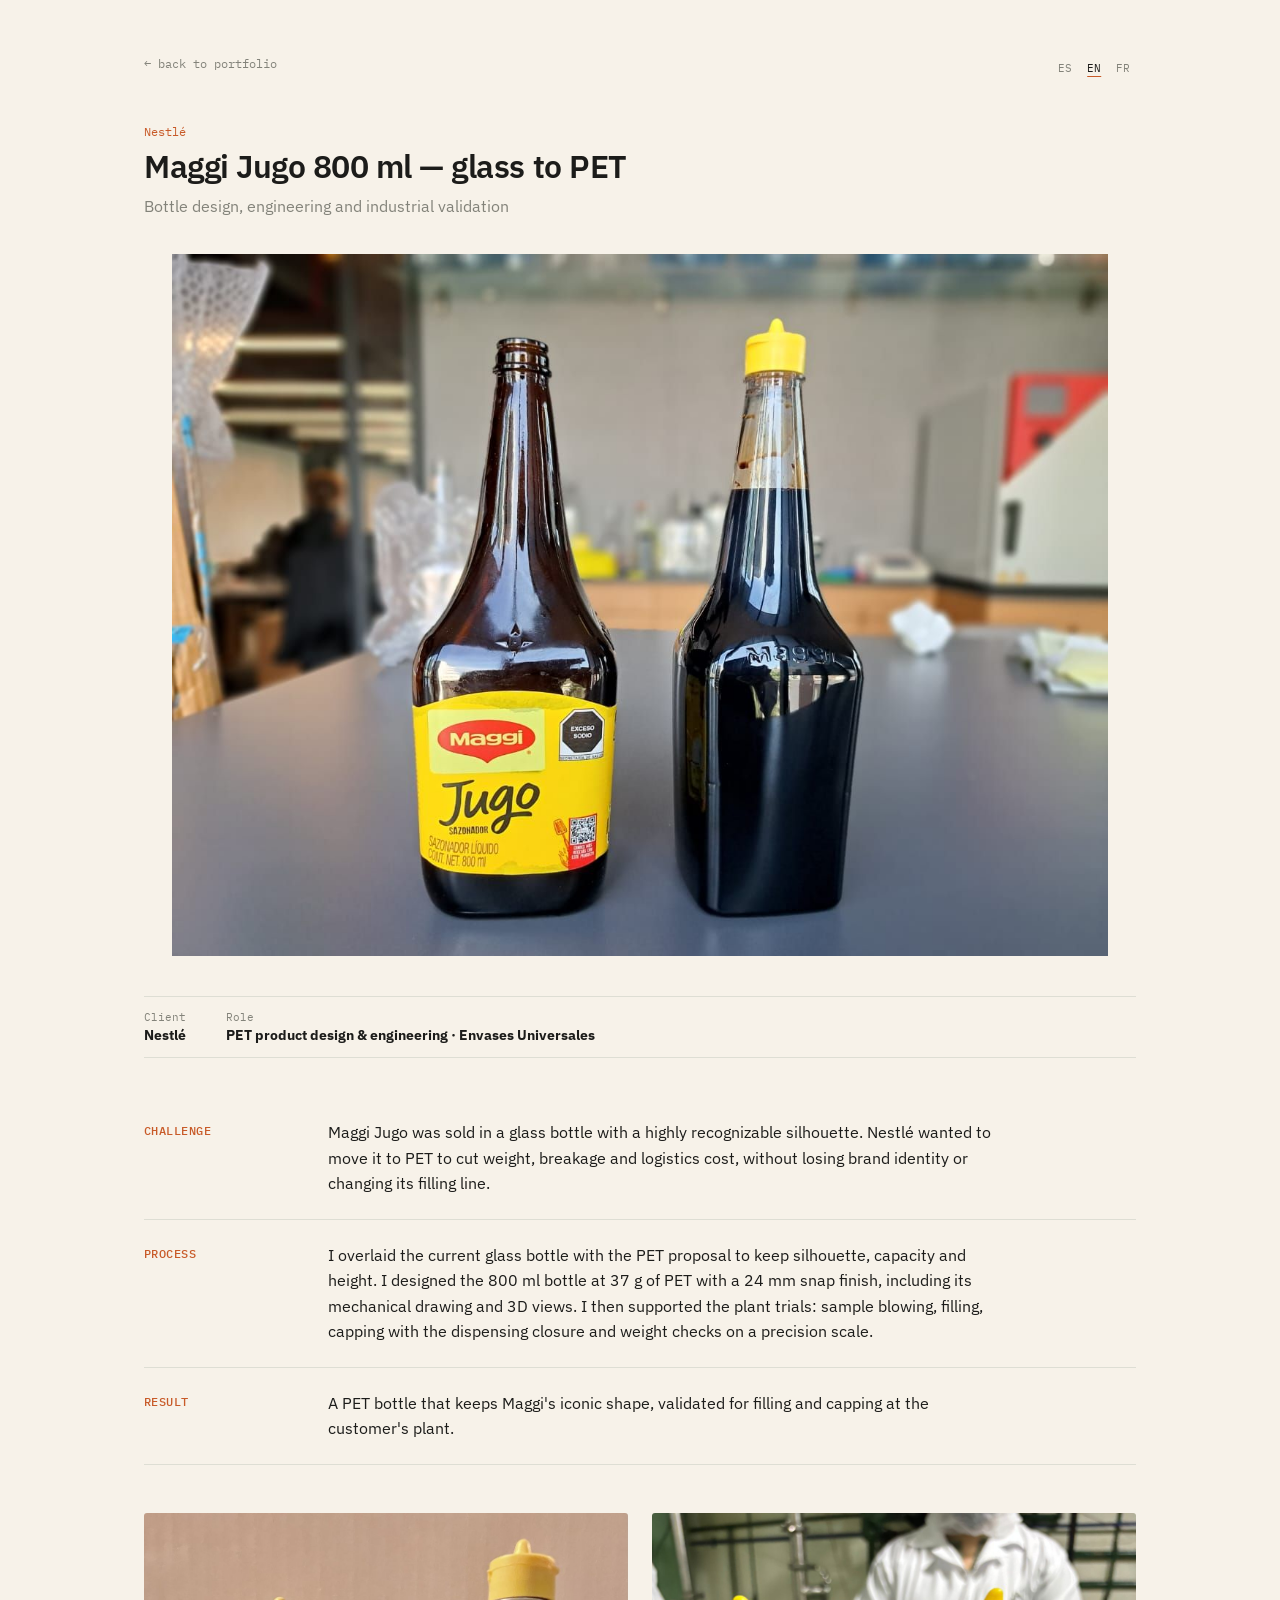
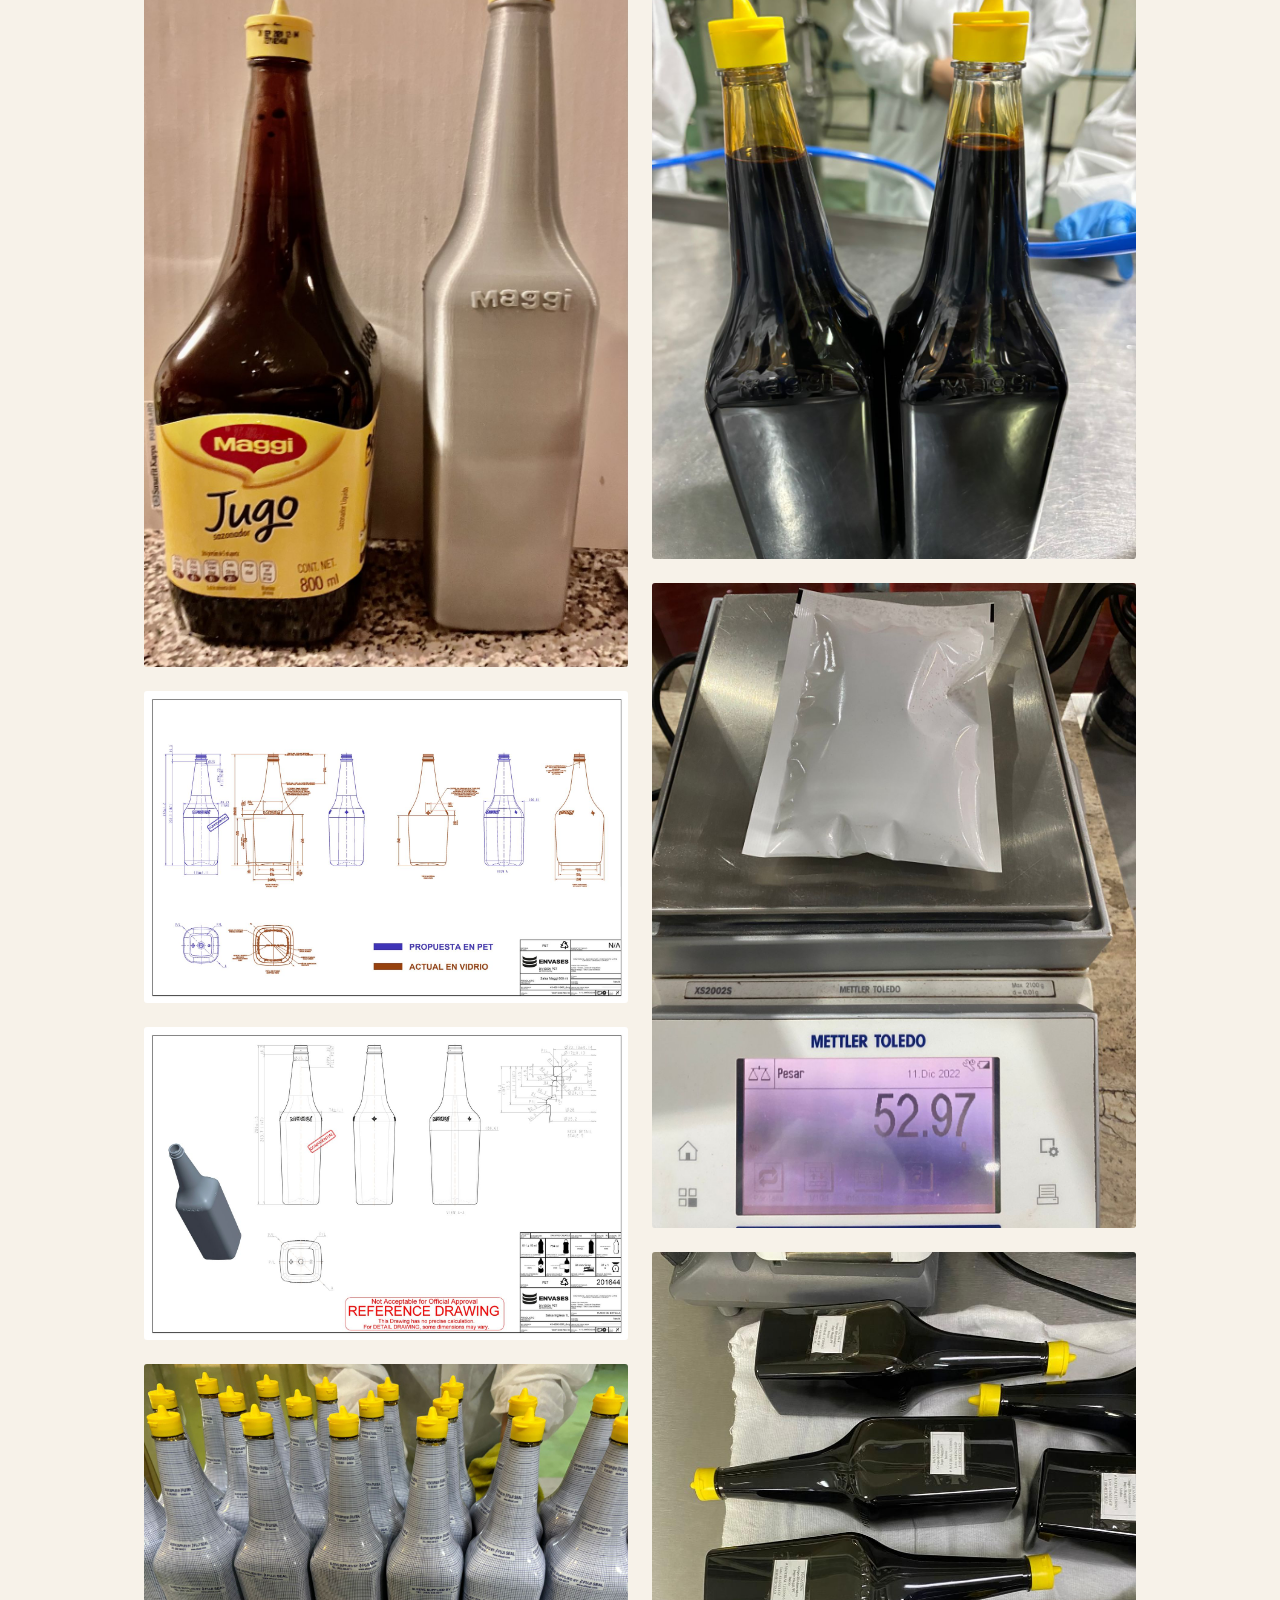
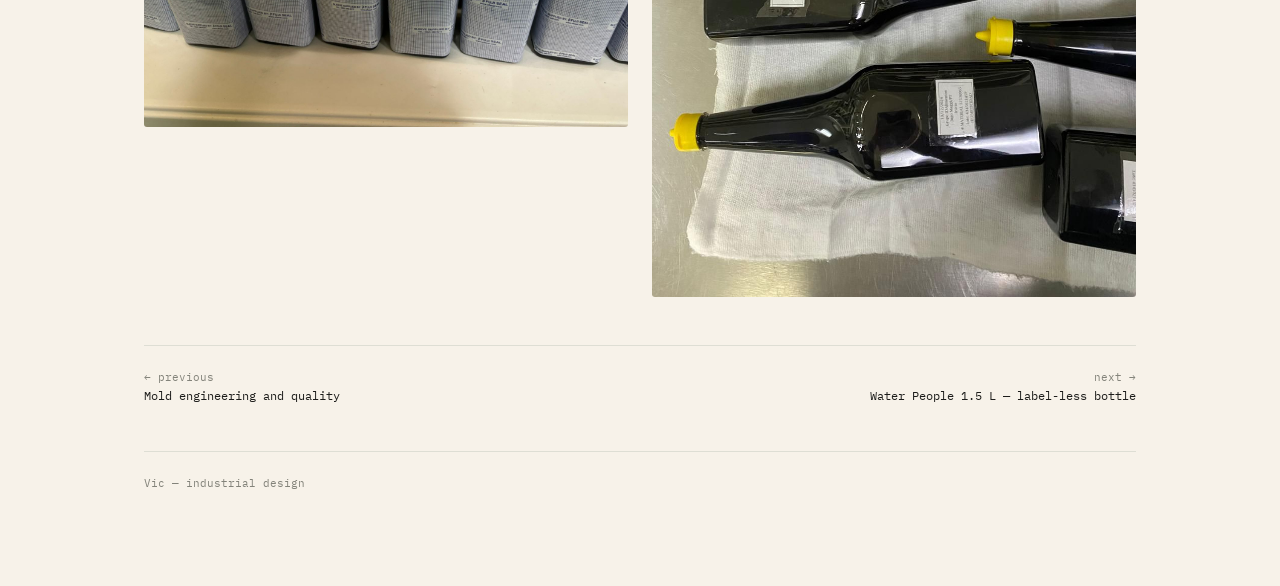
==== caso.html @ eb094ec4 "Add files via upload" ====
<!DOCTYPE html>
<html lang="es">
<head>
<meta charset="UTF-8">
<meta name="viewport" content="width=device-width, initial-scale=1.0">
<title>Vic — Packaging</title>
<link rel="preconnect" href="https://fonts.googleapis.com">
<link rel="preconnect" href="https://fonts.gstatic.com" crossorigin>
<link href="https://fonts.googleapis.com/css2?family=IBM+Plex+Mono:wght@400;500&family=IBM+Plex+Sans:wght@400;500;600&display=swap" rel="stylesheet">
<link rel="stylesheet" href="style.css">
</head>
<body>
<div class="wrap">
  <header>
    <a class="back" id="back" href="index.html" data-t="back">← volver al portafolio</a>
    <nav class="lang"><button data-lang="es">ES</button><button data-lang="en">EN</button><button data-lang="fr">FR</button></nav>
  </header>

  <div class="case-head">
    <p class="brand" id="brand"></p>
    <h1 id="title"></h1>
    <p class="sub" id="sub"></p>
  </div>

  <img class="hero" id="hero" alt="">

  <div class="meta">
    <div><span data-t="client">Cliente</span><b id="client"></b></div>
    <div><span data-t="role_lbl">Rol</span><b data-t="role_val"></b></div>
  </div>

  <section class="block"><h2 data-t="challenge">Reto</h2><p id="challenge"></p></section>
  <section class="block"><h2 data-t="process">Proceso</h2><p id="process"></p></section>
  <section class="block"><h2 data-t="result">Resultado</h2><p id="result"></p></section>

  <div class="gallery" id="gallery"></div>

  <nav class="case-nav">
    <a id="prev"></a>
    <a id="next" style="text-align:right"></a>
  </nav>

  <footer><p data-t="footer">Vic — diseño industrial</p></footer>
</div>

<script src="cases.js"></script>
<script>
var slug = new URLSearchParams(location.search).get('c') || CASES[0].slug;
var i = CASES.findIndex(function(c){ return c.slug === slug; });
if (i < 0) i = 0;
var C = CASES[i];
function img(n){ return 'images/packaging/' + C.slug + '-' + (n < 10 ? '0' : '') + n + '.jpg'; }

document.getElementById('hero').src = img(1);
var g = document.getElementById('gallery');
for (var n = 2; n <= C.count; n++){
  var a = document.createElement('a'); a.href = img(n); a.target = '_blank';
  var im = document.createElement('img'); im.src = img(n); im.loading = 'lazy'; im.alt = '';
  a.appendChild(im); g.appendChild(a);
}
document.getElementById('brand').textContent = C.brand;
document.getElementById('client').textContent = C.brand;

window.onLang = function(l){
  var t = C[l];
  document.title = t.title + ' — Vic';
  ['title','sub','challenge','process','result'].forEach(function(k){
    var map = {title:'title', sub:'sub', challenge:'challenge', process:'process', result:'result'};
    document.getElementById(k).textContent = t[map[k]];
  });
  document.getElementById('hero').alt = t.title;
  document.getElementById('back').href = 'index.html?lang=' + l;
  var P = CASES[(i - 1 + CASES.length) % CASES.length], N = CASES[(i + 1) % CASES.length];
  var pa = document.getElementById('prev'), na = document.getElementById('next');
  pa.href = 'caso.html?c=' + P.slug + '&lang=' + l;
  na.href = 'caso.html?c=' + N.slug + '&lang=' + l;
  pa.innerHTML = '<small>' + T.prev[l] + '</small>' + P[l].title;
  na.innerHTML = '<small>' + T.next[l] + '</small>' + N[l].title;
};
</script>
<script src="i18n.js"></script>
</body>
</html>
---- style.css ----
:root{
  --paper:#F7F2E9;
  --ink:#1C1C1A;
  --steel:#83837A;
  --line:#DEDED4;
  --signal:#C85A28;
}
*{box-sizing:border-box;}
body{
  margin:0;
  background:var(--paper);
  color:var(--ink);
  font-family:'IBM Plex Sans',-apple-system,BlinkMacSystemFont,'Segoe UI',sans-serif;
  -webkit-font-smoothing:antialiased;
}
a{color:inherit;}
.wrap{max-width:1040px;margin:0 auto;padding:3.5rem 1.5rem 6rem;}

header{margin-bottom:2.75rem;display:flex;justify-content:space-between;align-items:flex-start;gap:1rem;}
header .name{font-size:1.6rem;font-weight:600;margin:0;letter-spacing:-.01em;}
header .role{font-size:.95rem;color:var(--steel);margin:.3rem 0 0;font-weight:400;}
header .home{text-decoration:none;}

.lang{display:flex;gap:.25rem;font-family:'IBM Plex Mono',monospace;}
.lang button{
  font-family:inherit;font-size:.7rem;background:none;border:none;
  color:var(--steel);cursor:pointer;padding:.3rem .35rem;
}
.lang button.active{color:var(--ink);text-decoration:underline;text-decoration-color:var(--signal);text-underline-offset:4px;}

.pills{display:flex;flex-wrap:wrap;gap:.5rem;margin-bottom:2.75rem;}
.pill{
  font-family:'IBM Plex Mono',monospace;
  font-size:.72rem;
  padding:.45rem .9rem;
  border:1px solid var(--line);
  border-radius:999px;
  background:none;
  color:var(--steel);
  cursor:pointer;
  transition:border-color .15s ease;
}
.pill:hover{border-color:var(--steel);}
.pill.active{background:var(--ink);border-color:var(--ink);color:var(--paper);}

.grid{column-count:3;column-gap:1.75rem;}
@media (max-width:900px){.grid{column-count:2;}}
@media (max-width:600px){.grid{column-count:1;}}

.card{break-inside:avoid;margin-bottom:2.5rem;display:block;text-decoration:none;}
.card img{width:100%;display:block;border-radius:3px;}
a.card:hover img{outline:1px solid var(--signal);outline-offset:3px;}
a.card .more-link{font-family:'IBM Plex Mono',monospace;font-size:.68rem;color:var(--ink);margin:.5rem 0 0;}
a.card:hover .more-link{color:var(--signal);}

.placeholder{
  border:1px dashed var(--line);
  border-radius:3px;
  display:flex;
  align-items:center;
  justify-content:center;
}
.placeholder span{font-family:'IBM Plex Mono',monospace;font-size:.68rem;color:var(--steel);}

.caption{border-top:1px solid var(--line);margin-top:.7rem;padding-top:.55rem;}
.caption .title{font-size:.95rem;font-weight:500;margin:0;}
.caption .cat{font-family:'IBM Plex Mono',monospace;font-size:.68rem;color:var(--signal);margin:.25rem 0 0;}
.caption .desc{font-size:.8rem;color:var(--steel);margin:.4rem 0 0;line-height:1.4;}

.about{max-width:640px;margin-bottom:2.5rem;padding-bottom:2.25rem;border-bottom:1px solid var(--line);}
.about p{font-size:.95rem;line-height:1.55;margin:0 0 .9rem;}
.about .tags{font-family:'IBM Plex Mono',monospace;font-size:.72rem;color:var(--steel);margin:0 0 .6rem;}
.about .contact{font-family:'IBM Plex Mono',monospace;font-size:.75rem;}
.about .contact a{color:var(--ink);}

footer{margin-top:3rem;padding-top:1.5rem;border-top:1px solid var(--line);}
footer p{font-family:'IBM Plex Mono',monospace;font-size:.7rem;color:var(--steel);margin:0;}
footer a{color:var(--steel);}

/* ---------- página de caso ---------- */
.back{font-family:'IBM Plex Mono',monospace;font-size:.72rem;color:var(--steel);text-decoration:none;}
.back:hover{color:var(--signal);}
.case-head{margin:2rem 0 2.25rem;max-width:760px;}
.case-head .brand{font-family:'IBM Plex Mono',monospace;font-size:.72rem;color:var(--signal);margin:0 0 .6rem;}
.case-head h1{font-size:2rem;font-weight:600;letter-spacing:-.015em;line-height:1.15;margin:0;}
.case-head .sub{font-size:1rem;color:var(--steel);margin:.6rem 0 0;line-height:1.45;}
.hero{width:100%;max-height:78vh;object-fit:contain;display:block;border-radius:3px;margin-bottom:2.5rem;}
.meta{display:flex;flex-wrap:wrap;gap:.4rem 2.5rem;border-top:1px solid var(--line);border-bottom:1px solid var(--line);padding:.8rem 0;margin-bottom:2.5rem;}
.meta div{font-size:.85rem;}
.meta span{display:block;font-family:'IBM Plex Mono',monospace;font-size:.66rem;color:var(--steel);margin-bottom:.15rem;}
.block{display:grid;grid-template-columns:160px 1fr;gap:1.5rem;padding:1.4rem 0;border-bottom:1px solid var(--line);}
.block h2{font-family:'IBM Plex Mono',monospace;font-size:.75rem;font-weight:500;color:var(--signal);margin:.2rem 0 0;text-transform:uppercase;letter-spacing:.04em;}
.block p{font-size:1rem;line-height:1.6;margin:0;max-width:680px;}
@media (max-width:600px){.block{grid-template-columns:1fr;gap:.5rem;}.case-head h1{font-size:1.6rem;}}
.gallery{column-count:2;column-gap:1.5rem;margin-top:3rem;}
@media (max-width:600px){.gallery{column-count:1;}}
.gallery a{display:block;break-inside:avoid;margin-bottom:1.5rem;}
.gallery img{width:100%;display:block;border-radius:3px;}
.case-nav{display:flex;justify-content:space-between;margin-top:3rem;padding-top:1.5rem;border-top:1px solid var(--line);font-family:'IBM Plex Mono',monospace;font-size:.75rem;}
.case-nav a{text-decoration:none;color:var(--ink);max-width:45%;}
.case-nav a:hover{color:var(--signal);}
.case-nav small{display:block;color:var(--steel);font-size:.66rem;margin-bottom:.2rem;}
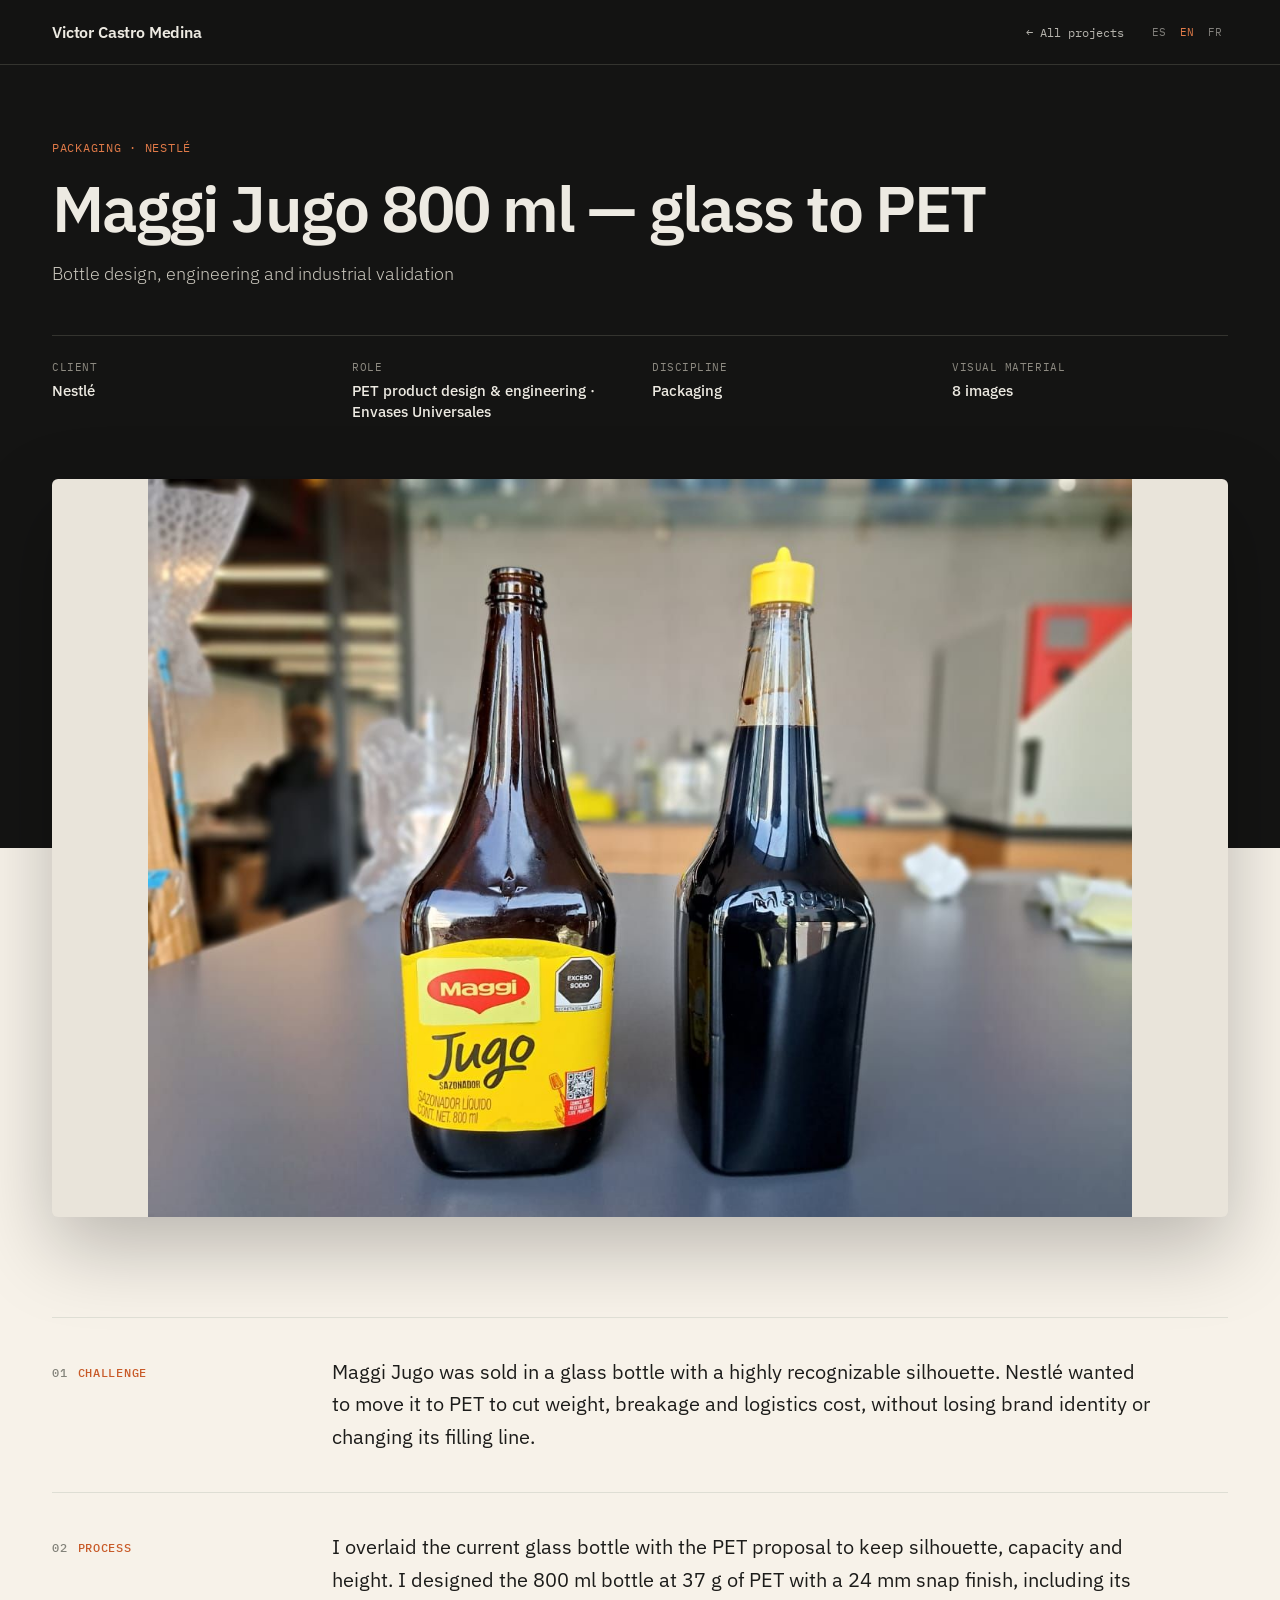
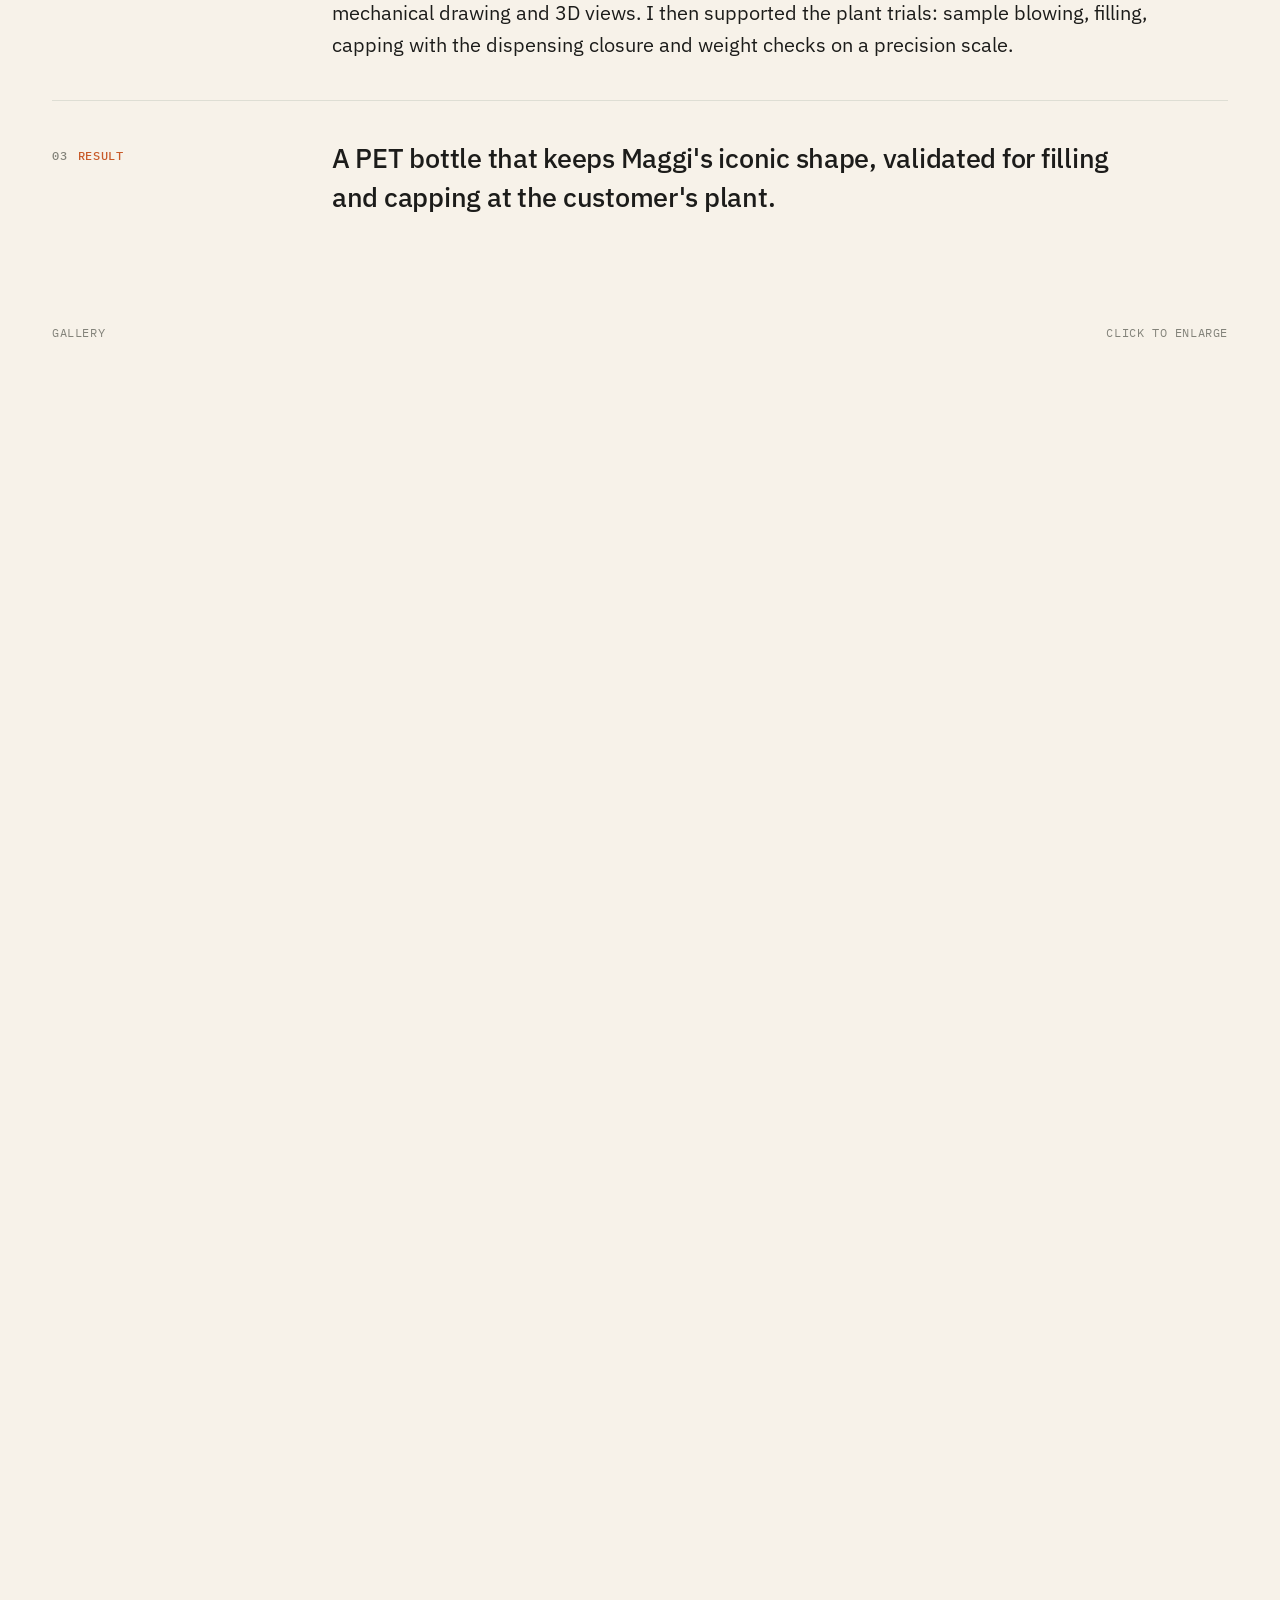
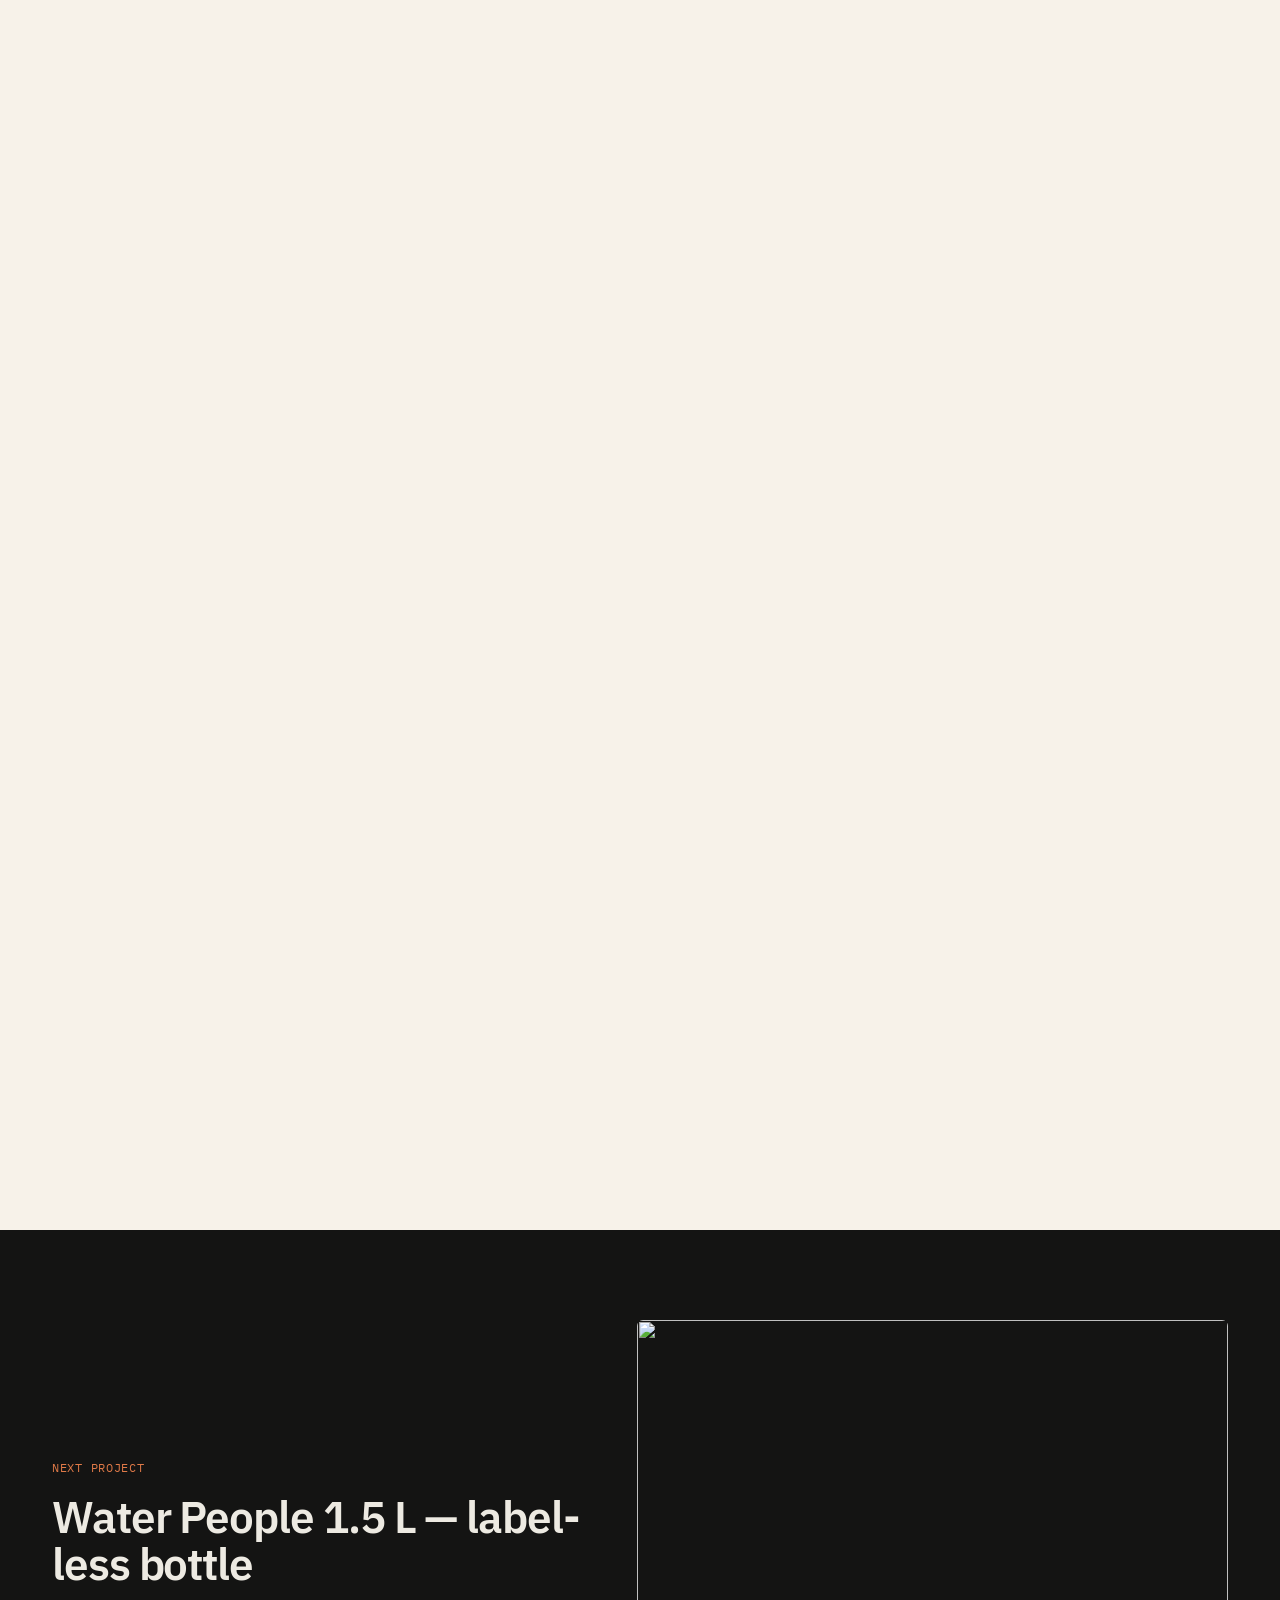
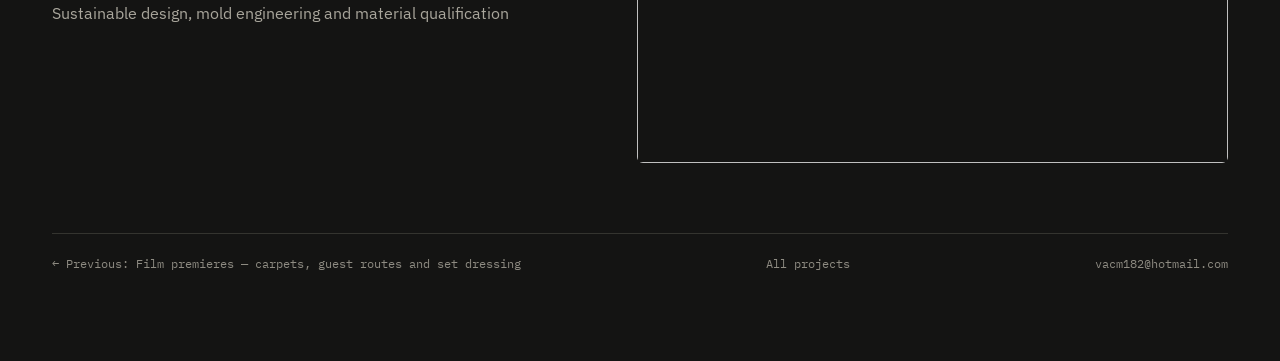
==== commit 3ead9022: "Add files via upload" ====
--- a/caso.html
+++ b/caso.html
@@ -3,80 +3,224 @@
 <head>
 <meta charset="UTF-8">
 <meta name="viewport" content="width=device-width, initial-scale=1.0">
-<title>Vic — Packaging</title>
+<title>Victor Castro Medina — Proyecto</title>
 <link rel="preconnect" href="https://fonts.googleapis.com">
 <link rel="preconnect" href="https://fonts.gstatic.com" crossorigin>
-<link href="https://fonts.googleapis.com/css2?family=IBM+Plex+Mono:wght@400;500&family=IBM+Plex+Sans:wght@400;500;600&display=swap" rel="stylesheet">
-<link rel="stylesheet" href="style.css">
+<link href="https://fonts.googleapis.com/css2?family=IBM+Plex+Mono:wght@400;500&family=IBM+Plex+Sans:wght@300;400;500;600;700&display=swap" rel="stylesheet">
+<style>
+:root{--paper:#F7F2E9;--ink:#1C1C1A;--dark:#141413;--dark2:#1F1F1C;--steel:#83837A;--line:#DEDED4;--line-d:#34342F;--signal:#C85A28;--signal-l:#E07A48}
+*{box-sizing:border-box;margin:0;padding:0}
+html{scroll-behavior:smooth}
+body{background:var(--paper);color:var(--ink);font-family:'IBM Plex Sans',-apple-system,'Segoe UI',sans-serif;-webkit-font-smoothing:antialiased;overflow-x:hidden}
+a{color:inherit;text-decoration:none}
+img{display:block;max-width:100%}
+.wrap{max-width:1240px;margin:0 auto;padding:0 32px}
+nav.top{position:fixed;inset:0 0 auto 0;z-index:50;background:rgba(20,20,19,.92);backdrop-filter:blur(8px);border-bottom:1px solid var(--line-d)}
+nav.top .wrap{display:flex;align-items:center;justify-content:space-between;height:64px;color:#EDEAE2;gap:16px}
+nav.top .brand{font-weight:600;letter-spacing:-.01em;white-space:nowrap}
+nav.top .r{display:flex;gap:22px;align-items:center;font-size:.85rem}
+nav.top .back{font-family:'IBM Plex Mono',monospace;font-size:.75rem;opacity:.75}
+nav.top .back:hover{opacity:1;color:var(--signal-l)}
+.lang{display:flex;gap:2px}
+.lang button{font-family:'IBM Plex Mono',monospace;font-size:.7rem;background:none;border:none;color:inherit;opacity:.5;cursor:pointer;padding:4px 6px}
+.lang button.active{opacity:1;color:var(--signal-l)}
+
+.head{background:var(--dark);color:#EDEAE2;padding:140px 0 0}
+.eyebrow{font-family:'IBM Plex Mono',monospace;font-size:.75rem;color:var(--signal-l);letter-spacing:.06em;text-transform:uppercase}
+.head h1{font-size:clamp(2.2rem,5vw,4rem);line-height:1.04;font-weight:600;letter-spacing:-.03em;margin:20px 0 18px;max-width:1000px}
+.head .sub{font-size:1.15rem;color:#C9C6BC;font-weight:300;max-width:760px;line-height:1.5}
+.facts{display:grid;grid-template-columns:repeat(4,1fr);gap:24px;border-top:1px solid var(--line-d);margin-top:48px;padding:24px 0 56px}
+.facts span{display:block;font-family:'IBM Plex Mono',monospace;font-size:.68rem;color:#8E8B82;text-transform:uppercase;letter-spacing:.05em;margin-bottom:6px}
+.facts b{font-weight:500;font-size:.95rem;line-height:1.4;color:#EDEAE2}
+.herowrap{background:linear-gradient(var(--dark) 50%,var(--paper) 50%)}
+.hero{border-radius:6px;overflow:hidden;background:#E9E4DA;cursor:zoom-in;box-shadow:0 30px 80px rgba(0,0,0,.25)}
+.hero img{width:100%;max-height:82vh;object-fit:contain;margin:0 auto}
+
+.story{padding:100px 0 30px}
+.blk{display:grid;grid-template-columns:240px 1fr;gap:40px;padding:38px 0;border-top:1px solid var(--line)}
+.blk h2{font-family:'IBM Plex Mono',monospace;font-size:.78rem;font-weight:500;color:var(--signal);text-transform:uppercase;letter-spacing:.06em;padding-top:8px}
+.blk h2 i{font-style:normal;color:var(--steel);margin-right:10px}
+.blk p{font-size:clamp(1.08rem,1.6vw,1.3rem);line-height:1.6;max-width:820px;font-weight:400}
+.blk.res p{font-size:clamp(1.25rem,2.1vw,1.7rem);line-height:1.45;font-weight:500;letter-spacing:-.01em}
+
+.gal{padding:40px 0 110px}
+.gal .ghead{display:flex;justify-content:space-between;align-items:baseline;margin-bottom:28px;font-family:'IBM Plex Mono',monospace;font-size:.75rem;color:var(--steel);text-transform:uppercase;letter-spacing:.05em}
+.masonry{column-count:2;column-gap:24px}
+.masonry a{display:block;break-inside:avoid;margin-bottom:24px;border-radius:4px;overflow:hidden;background:#E9E4DA;cursor:zoom-in}
+.masonry img{width:100%;transition:transform .6s ease}
+.masonry a:hover img{transform:scale(1.03)}
+
+.next{background:var(--dark);color:#EDEAE2;padding:90px 0}
+.next a.nx{display:grid;grid-template-columns:1fr 1.1fr;gap:48px;align-items:center}
+.next .lbl{font-family:'IBM Plex Mono',monospace;font-size:.75rem;color:var(--signal-l);text-transform:uppercase;letter-spacing:.06em}
+.next h3{font-size:clamp(1.8rem,3.4vw,2.8rem);font-weight:600;letter-spacing:-.025em;line-height:1.08;margin:16px 0 14px}
+.next p{color:#A9A69C;line-height:1.5}
+.next .im{border-radius:6px;overflow:hidden;aspect-ratio:4/3}
+.next .im img{width:100%;height:100%;object-fit:cover;transition:transform .7s ease}
+.next a.nx:hover .im img{transform:scale(1.05)}
+.next a.nx:hover h3{color:var(--signal-l)}
+.next .row{display:flex;justify-content:space-between;border-top:1px solid var(--line-d);margin-top:70px;padding-top:22px;font-family:'IBM Plex Mono',monospace;font-size:.75rem;color:#8E8B82;flex-wrap:wrap;gap:12px}
+.next .row a:hover{color:var(--signal-l)}
+
+/* lightbox */
+.lb{position:fixed;inset:0;z-index:100;background:rgba(12,12,11,.96);display:none;align-items:center;justify-content:center}
+.lb.on{display:flex}
+.lb img{max-width:92vw;max-height:86vh;object-fit:contain;border-radius:3px;user-select:none}
+.lb button{position:absolute;background:none;border:none;color:#EDEAE2;font-family:'IBM Plex Mono',monospace;cursor:pointer;padding:16px;font-size:1.6rem;opacity:.75}
+.lb button:hover{opacity:1;color:var(--signal-l)}
+.lb .x{top:10px;right:14px;font-size:1.2rem}
+.lb .p{left:8px;top:50%;transform:translateY(-50%)}
+.lb .n{right:8px;top:50%;transform:translateY(-50%)}
+.lb .c{position:absolute;bottom:18px;left:0;right:0;text-align:center;font-family:'IBM Plex Mono',monospace;font-size:.75rem;color:#8E8B82}
+
+/* reveal */
+.rv{opacity:0;transform:translateY(24px);transition:opacity .8s ease,transform .8s ease}
+.rv.in{opacity:1;transform:none}
+.wipe{clip-path:inset(100% 0 0 0);transition:clip-path 1.1s cubic-bezier(.77,0,.18,1)}
+.wipe img{transform:scale(1.2);transition:transform 1.5s cubic-bezier(.2,.7,.2,1)}
+.wipe.in{clip-path:inset(0)}
+.wipe.in img{transform:scale(1)}
+.wipe.in:hover img{transform:scale(1.03)}
+@media (prefers-reduced-motion:reduce){.rv,.wipe,.wipe img{transition:none!important;opacity:1!important;transform:none!important;clip-path:none!important}}
+
+@media (max-width:480px){nav.top .brand{display:none}nav.top .back{white-space:nowrap}}
+@media (max-width:900px){
+  .wrap{padding:0 16px}
+  nav.top .brand{font-size:.9rem}
+  .head{padding-top:110px}
+  .facts{grid-template-columns:1fr 1fr}
+  .blk{grid-template-columns:1fr;gap:12px}
+  .story{padding-top:70px}
+  .masonry{column-count:1}
+  .next a.nx{grid-template-columns:1fr;gap:28px}
+  .next a.nx .im{order:-1}
+}
+</style>
 </head>
 <body>
-<div class="wrap">
-  <header>
-    <a class="back" id="back" href="index.html" data-t="back">← volver al portafolio</a>
-    <nav class="lang"><button data-lang="es">ES</button><button data-lang="en">EN</button><button data-lang="fr">FR</button></nav>
-  </header>
-
-  <div class="case-head">
-    <p class="brand" id="brand"></p>
+<nav class="top">
+  <div class="wrap">
+    <a class="brand" href="index.html">Victor Castro Medina</a>
+    <div class="r">
+      <a class="back" id="back" href="index.html#work" data-u="back">← Todos los proyectos</a>
+      <div class="lang"><button data-lang="es">ES</button><button data-lang="en">EN</button><button data-lang="fr">FR</button></div>
+    </div>
+  </div>
+</nav>
+
+<header class="head">
+  <div class="wrap">
+    <p class="eyebrow" id="eyebrow"></p>
     <h1 id="title"></h1>
     <p class="sub" id="sub"></p>
-  </div>
-
-  <img class="hero" id="hero" alt="">
-
-  <div class="meta">
-    <div><span data-t="client">Cliente</span><b id="client"></b></div>
-    <div><span data-t="role_lbl">Rol</span><b data-t="role_val"></b></div>
-  </div>
-
-  <section class="block"><h2 data-t="challenge">Reto</h2><p id="challenge"></p></section>
-  <section class="block"><h2 data-t="process">Proceso</h2><p id="process"></p></section>
-  <section class="block"><h2 data-t="result">Resultado</h2><p id="result"></p></section>
-
-  <div class="gallery" id="gallery"></div>
-
-  <nav class="case-nav">
-    <a id="prev"></a>
-    <a id="next" style="text-align:right"></a>
-  </nav>
-
-  <footer><p data-t="footer">Vic — diseño industrial</p></footer>
-</div>
+    <div class="facts">
+      <div><span id="clientlbl" data-u="client">Cliente</span><b id="client"></b></div>
+      <div><span data-u="role">Rol</span><b id="role"></b></div>
+      <div><span data-u="disc">Disciplina</span><b id="disc"></b></div>
+      <div><span data-u="imgs">Material visual</span><b id="nimg"></b></div>
+    </div>
+  </div>
+</header>
+<div class="herowrap"><div class="wrap"><div class="hero" id="hero"><img id="heroimg" alt=""></div></div></div>
+
+<section class="story">
+  <div class="wrap">
+    <div class="blk rv"><h2><i>01</i><span data-u="challenge">Reto</span></h2><p id="challenge"></p></div>
+    <div class="blk rv"><h2><i>02</i><span data-u="process">Proceso</span></h2><p id="process"></p></div>
+    <div class="blk rv res"><h2><i>03</i><span data-u="result">Resultado</span></h2><p id="result"></p></div>
+  </div>
+</section>
+
+<section class="gal">
+  <div class="wrap">
+    <div class="ghead"><span data-u="gallery">Galería</span><span data-u="tap">Clic para ampliar</span></div>
+    <div class="masonry" id="gallery"></div>
+  </div>
+</section>
+
+<section class="next">
+  <div class="wrap">
+    <a class="nx" id="nx">
+      <div><p class="lbl" data-u="nextp">Siguiente proyecto</p><h3 id="nxt"></h3><p id="nxs"></p></div>
+      <div class="im"><img id="nxi" alt=""></div>
+    </a>
+    <div class="row"><a id="prev"></a><a href="index.html#work" id="all" data-u="all">Todos los proyectos</a><a href="mailto:vacm182@hotmail.com">vacm182@hotmail.com</a></div>
+  </div>
+</section>
+
+<div class="lb" id="lb"><button class="x" data-u-aria="close">✕</button><button class="p">←</button><img id="lbimg" alt=""><button class="n">→</button><div class="c" id="lbc"></div></div>
 
 <script src="cases.js"></script>
 <script>
-var slug = new URLSearchParams(location.search).get('c') || CASES[0].slug;
-var i = CASES.findIndex(function(c){ return c.slug === slug; });
-if (i < 0) i = 0;
-var C = CASES[i];
-function img(n){ return 'images/packaging/' + C.slug + '-' + (n < 10 ? '0' : '') + n + '.jpg'; }
-
-document.getElementById('hero').src = img(1);
-var g = document.getElementById('gallery');
-for (var n = 2; n <= C.count; n++){
-  var a = document.createElement('a'); a.href = img(n); a.target = '_blank';
-  var im = document.createElement('img'); im.src = img(n); im.loading = 'lazy'; im.alt = '';
-  a.appendChild(im); g.appendChild(a);
-}
-document.getElementById('brand').textContent = C.brand;
-document.getElementById('client').textContent = C.brand;
-
-window.onLang = function(l){
-  var t = C[l];
-  document.title = t.title + ' — Vic';
-  ['title','sub','challenge','process','result'].forEach(function(k){
-    var map = {title:'title', sub:'sub', challenge:'challenge', process:'process', result:'result'};
-    document.getElementById(k).textContent = t[map[k]];
-  });
-  document.getElementById('hero').alt = t.title;
-  document.getElementById('back').href = 'index.html?lang=' + l;
-  var P = CASES[(i - 1 + CASES.length) % CASES.length], N = CASES[(i + 1) % CASES.length];
-  var pa = document.getElementById('prev'), na = document.getElementById('next');
-  pa.href = 'caso.html?c=' + P.slug + '&lang=' + l;
-  na.href = 'caso.html?c=' + N.slug + '&lang=' + l;
-  pa.innerHTML = '<small>' + T.prev[l] + '</small>' + P[l].title;
-  na.innerHTML = '<small>' + T.next[l] + '</small>' + N[l].title;
+var U={
+  back:{es:"← Todos los proyectos",en:"← All projects",fr:"← Tous les projets"},
+  client:{es:"Cliente",en:"Client",fr:"Client"},
+  company:{es:"Empresa",en:"Company",fr:"Entreprise"},
+  role:{es:"Rol",en:"Role",fr:"Rôle"},
+  disc:{es:"Disciplina",en:"Discipline",fr:"Discipline"},
+  imgs:{es:"Material visual",en:"Visual material",fr:"Visuels"},
+  challenge:{es:"Reto",en:"Challenge",fr:"Défi"},
+  process:{es:"Proceso",en:"Process",fr:"Démarche"},
+  result:{es:"Resultado",en:"Result",fr:"Résultat"},
+  gallery:{es:"Galería",en:"Gallery",fr:"Galerie"},
+  tap:{es:"Clic para ampliar",en:"Click to enlarge",fr:"Cliquer pour agrandir"},
+  nextp:{es:"Siguiente proyecto",en:"Next project",fr:"Projet suivant"},
+  prevp:{es:"← Anterior",en:"← Previous",fr:"← Précédent"},
+  all:{es:"Todos los proyectos",en:"All projects",fr:"Tous les projets"},
+  images:{es:"imágenes",en:"images",fr:"images"}
 };
+var CAT={packaging:{es:"Packaging",en:"Packaging",fr:"Emballage"},hardware:{es:"Diseño industrial",en:"Industrial design",fr:"Design industriel"},pos:{es:"Punto de venta",en:"Point of sale",fr:"PLV"},eventos:{es:"Espacios y eventos",en:"Spaces & events",fr:"Espaces et événements"}};
+var ROLEV={es:"Diseño e ingeniería de producto PET · Envases Universales",en:"PET product design & engineering · Envases Universales",fr:"Design et ingénierie produit PET · Envases Universales"};
+var ORDER=["packaging","hardware","pos","eventos"];
+CASES.forEach(function(c){c.cat=c.cat||"packaging";});
+var ALL=CASES.slice().sort(function(a,b){return ORDER.indexOf(a.cat)-ORDER.indexOf(b.cat);});
+var slug=new URLSearchParams(location.search).get('c')||ALL[0].slug;
+var i=ALL.findIndex(function(c){return c.slug===slug;}); if(i<0)i=0;
+var C=ALL[i], P=ALL[(i-1+ALL.length)%ALL.length], N=ALL[(i+1)%ALL.length], L="es";
+function img(n){return 'images/'+(C.dir||'packaging')+'/'+C.slug+'-'+(n<10?'0':'')+n+'.jpg';}
+var IMGS=[]; for(var k=1;k<=C.count;k++) IMGS.push(img(k));
+
+document.getElementById('heroimg').src=IMGS[0];
+document.getElementById('hero').onclick=function(){openLb(0);};
+document.getElementById('gallery').innerHTML=IMGS.slice(1).map(function(s,j){return '<a class="wipe" data-i="'+(j+1)+'"><img src="'+s+'" loading="lazy" alt=""></a>';}).join('');
+document.querySelectorAll('#gallery a').forEach(function(a){a.onclick=function(){openLb(+a.dataset.i);};});
+document.getElementById('client').textContent=C.brand;
+if(C.cat==='hardware') document.getElementById('clientlbl').setAttribute('data-u','company');
+document.getElementById('nxi').src='images/covers/'+N.slug+'.jpg';
+
+window.onLang=function(l){
+  L=l; var t=C[l];
+  document.querySelectorAll('[data-u]').forEach(function(el){var k=el.getAttribute('data-u'); if(U[k]) el.textContent=U[k][l];});
+  document.title=t.title+' — Victor Castro Medina';
+  document.getElementById('eyebrow').textContent=CAT[C.cat][l]+' · '+C.brand.split(' · ')[0];
+  ['title','sub','challenge','process','result'].forEach(function(k){document.getElementById(k).textContent=t[k];});
+  document.getElementById('role').textContent=t.role||ROLEV[l];
+  document.getElementById('disc').textContent=CAT[C.cat][l];
+  document.getElementById('nimg').textContent=C.count+' '+U.images[l];
+  document.getElementById('heroimg').alt=t.title;
+  document.getElementById('back').href='index.html?lang='+l+'#work';
+  document.getElementById('all').href='index.html?lang='+l+'#work';
+  var nx=document.getElementById('nx'); nx.href='caso.html?c='+N.slug+'&lang='+l;
+  document.getElementById('nxt').textContent=N[l].title; document.getElementById('nxs').textContent=N[l].sub;
+  var pv=document.getElementById('prev'); pv.href='caso.html?c='+P.slug+'&lang='+l; pv.textContent=U.prevp[l]+': '+P[l].title;
+};
+
+/* lightbox */
+var lb=document.getElementById('lb'), cur=0;
+function openLb(n){cur=n; show(); lb.classList.add('on'); document.body.style.overflow='hidden';}
+function close(){lb.classList.remove('on'); document.body.style.overflow='';}
+function show(){cur=(cur+IMGS.length)%IMGS.length; document.getElementById('lbimg').src=IMGS[cur]; document.getElementById('lbc').textContent=(cur+1)+' / '+IMGS.length;}
+lb.querySelector('.x').onclick=close;
+lb.querySelector('.p').onclick=function(e){e.stopPropagation();cur--;show();};
+lb.querySelector('.n').onclick=function(e){e.stopPropagation();cur++;show();};
+lb.onclick=function(e){if(e.target===lb)close();};
+document.addEventListener('keydown',function(e){if(!lb.classList.contains('on'))return; if(e.key==='Escape')close(); if(e.key==='ArrowLeft'){cur--;show();} if(e.key==='ArrowRight'){cur++;show();}});
+var sx=null; lb.addEventListener('touchstart',function(e){sx=e.touches[0].clientX;},{passive:true});
+lb.addEventListener('touchend',function(e){if(sx===null)return; var dx=e.changedTouches[0].clientX-sx; if(Math.abs(dx)>40){cur+=dx<0?1:-1;show();} sx=null;});
+
+/* reveal */
+var io=new IntersectionObserver(function(es){es.forEach(function(e){if(e.isIntersecting){e.target.classList.add('in');io.unobserve(e.target);}});},{threshold:.1});
+document.querySelectorAll('.rv,.wipe').forEach(function(el){io.observe(el);});
 </script>
 <script src="i18n.js"></script>
 </body>
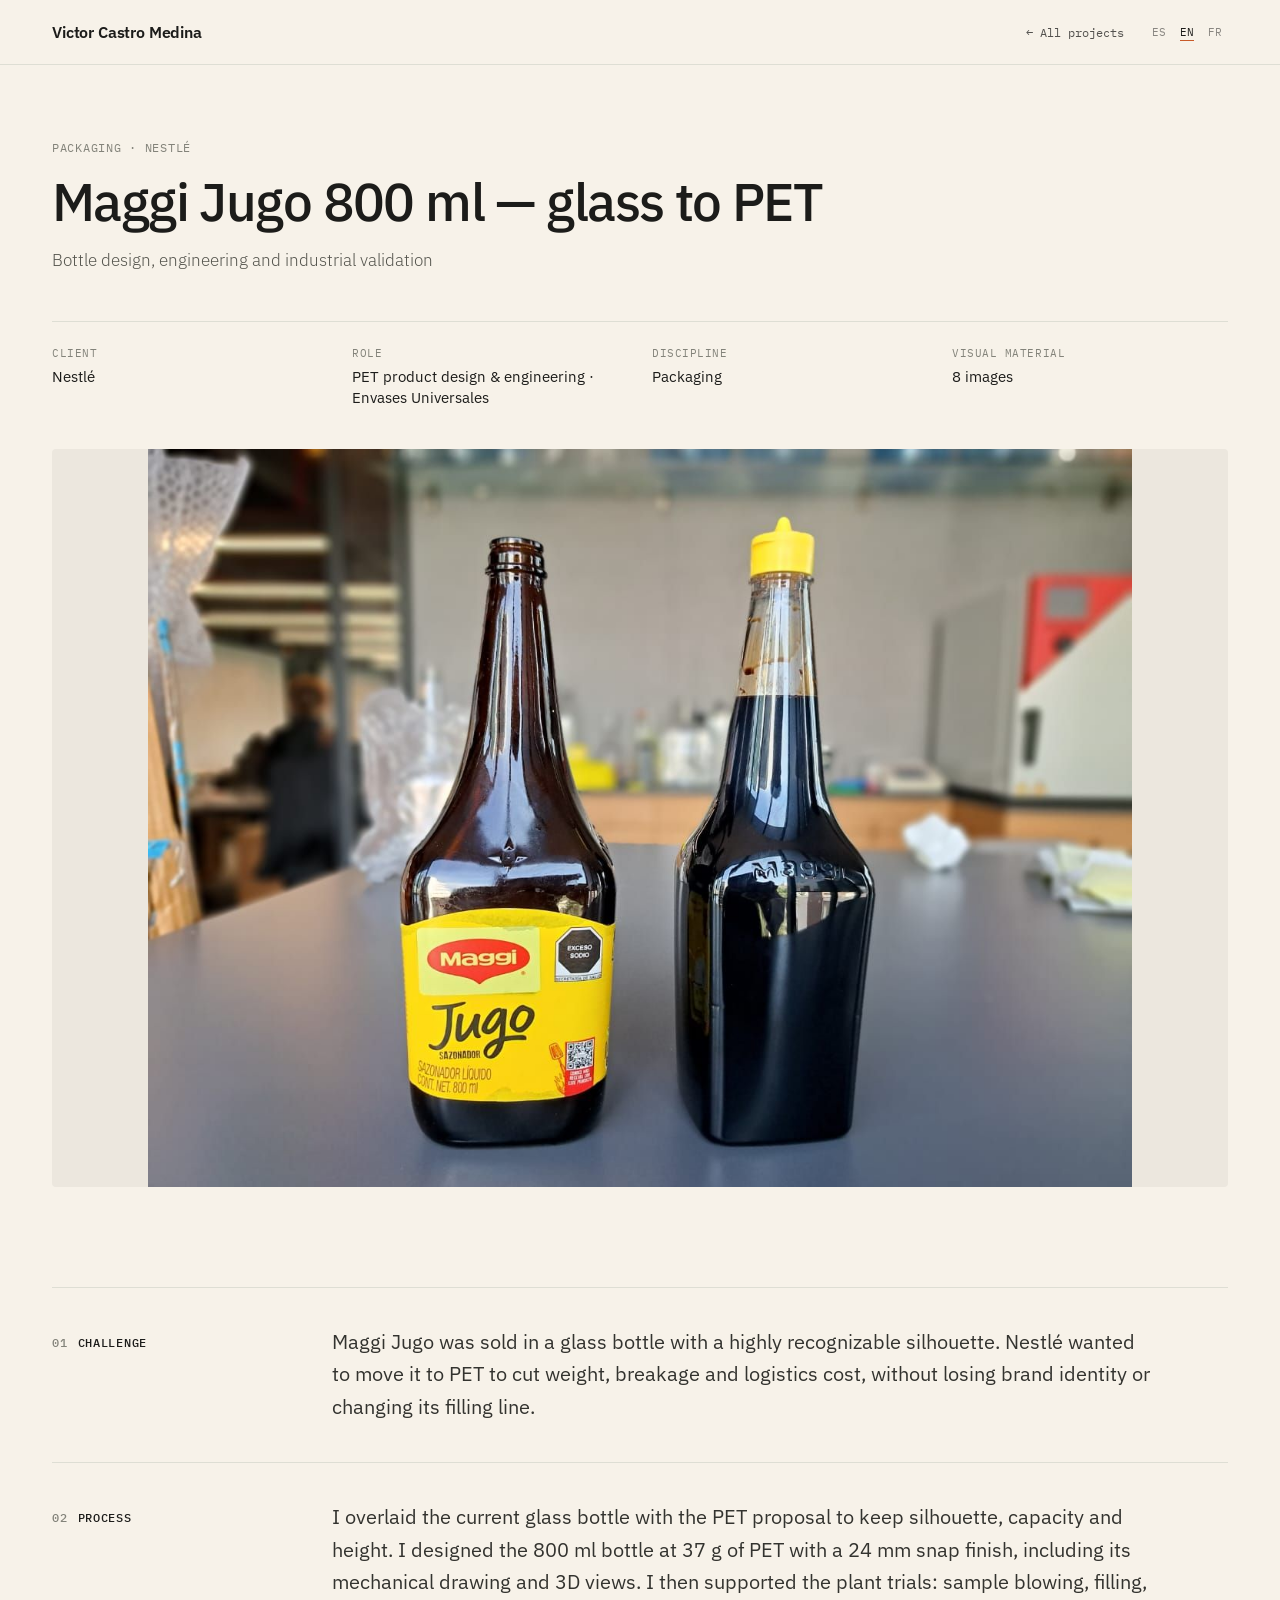
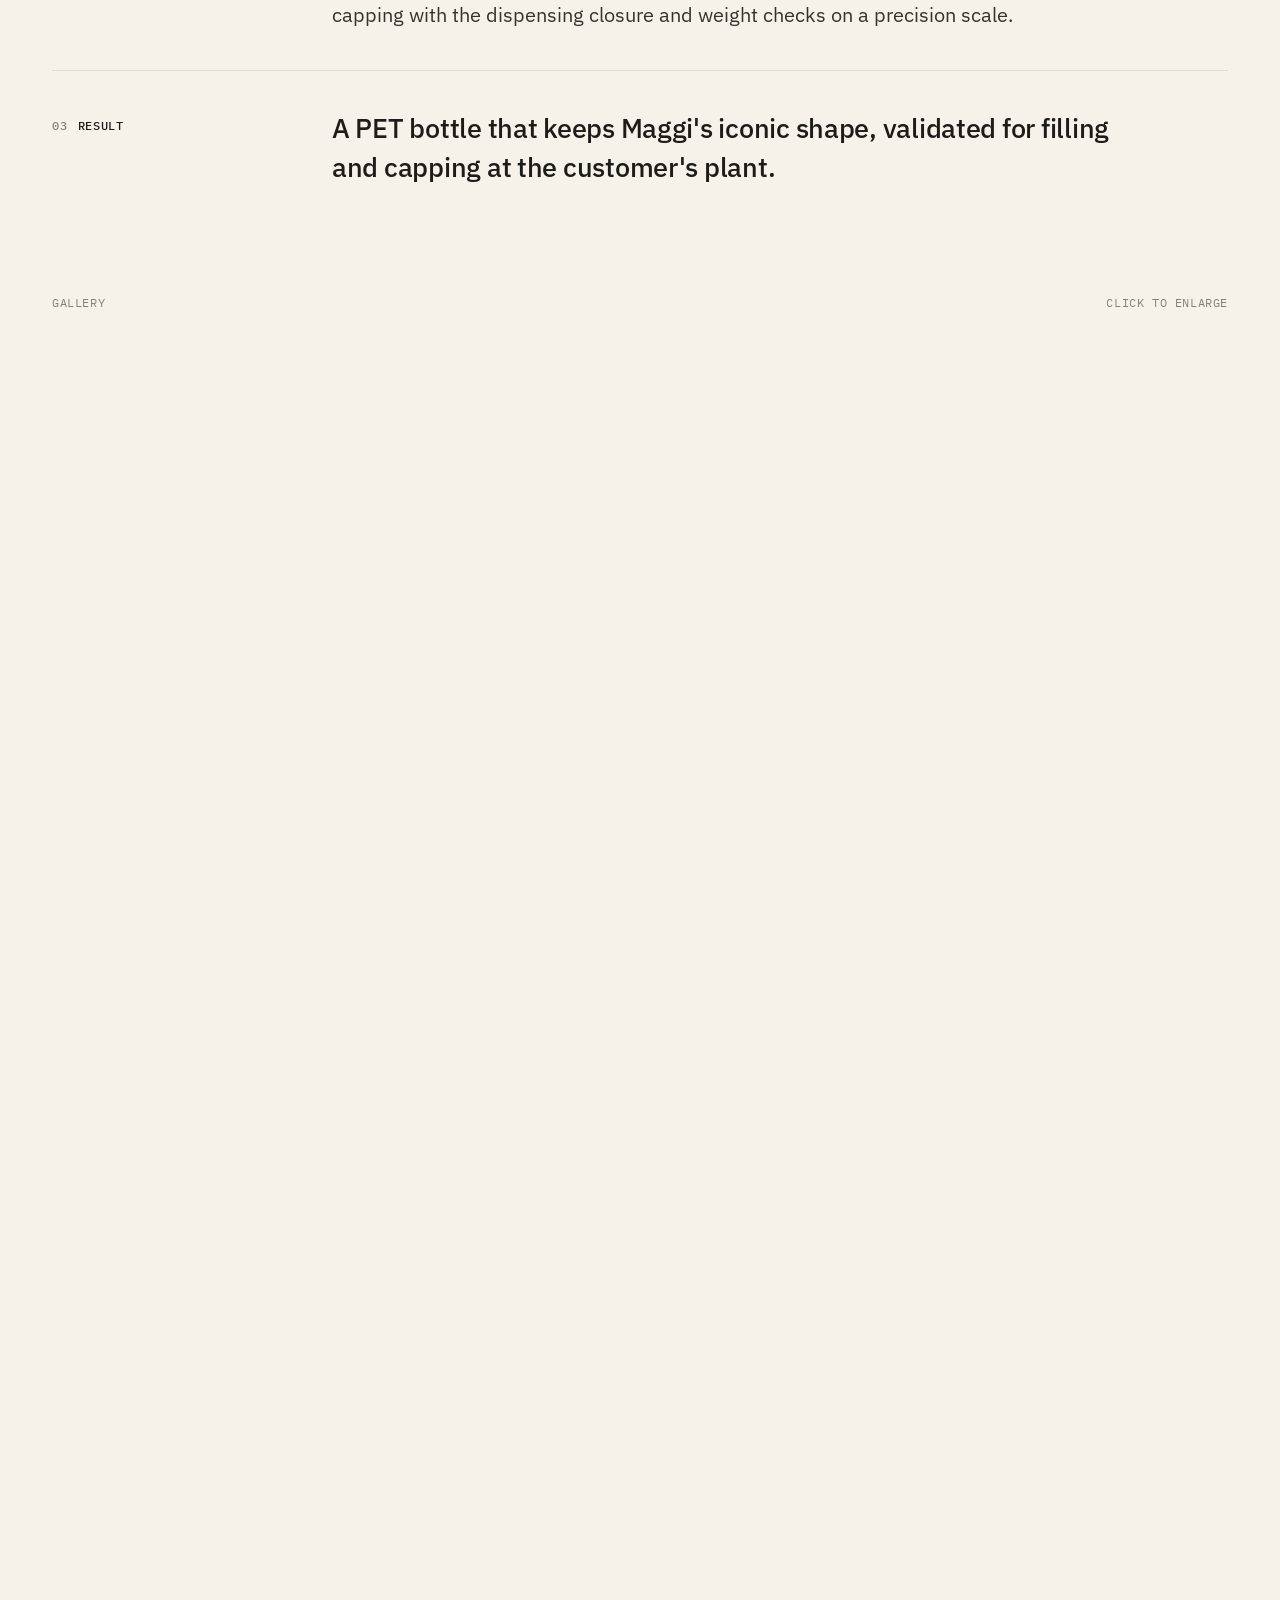
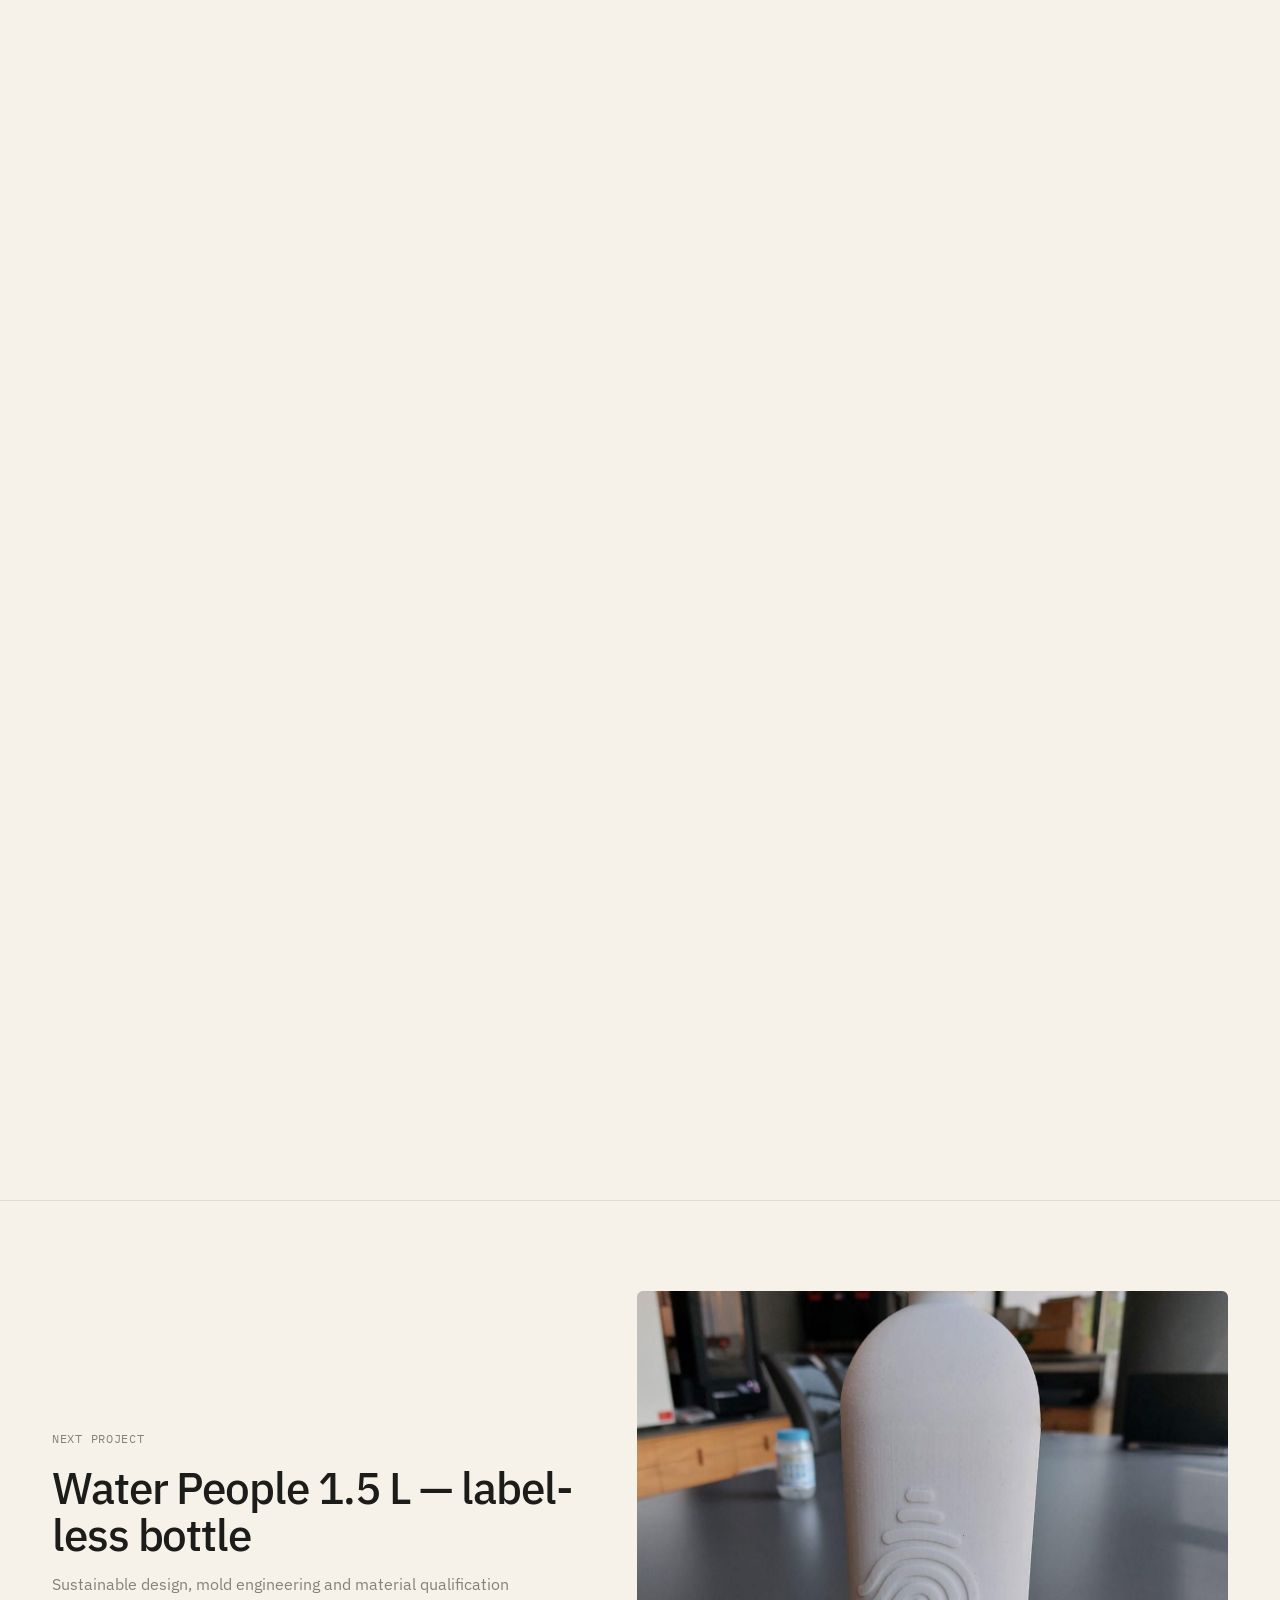
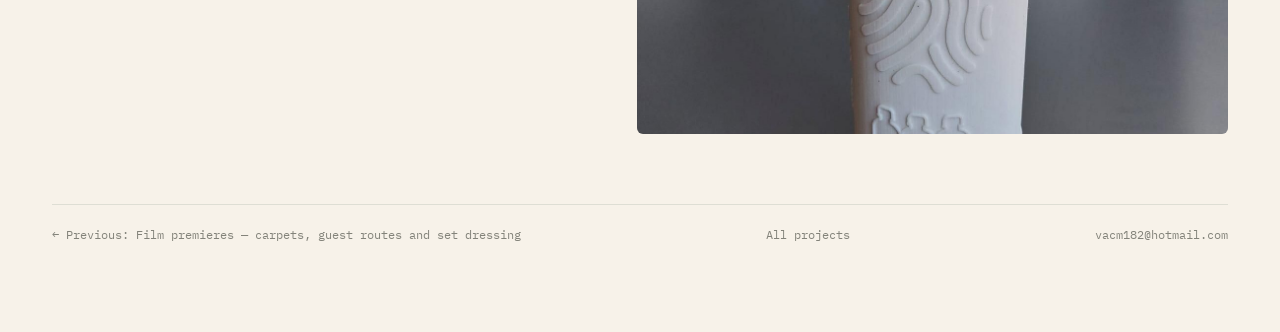
==== commit c8a6e071: "Add files via upload" ====
--- a/caso.html
+++ b/caso.html
@@ -95,6 +95,34 @@
   .next a.nx{grid-template-columns:1fr;gap:28px}
   .next a.nx .im{order:-1}
 }
+
+/* ===== minimal overrides ===== */
+nav.top{background:rgba(247,242,233,.94);border-bottom:1px solid var(--line)}
+nav.top .wrap{color:var(--ink)}
+nav.top .back:hover{color:var(--ink);text-decoration:underline;text-underline-offset:4px}
+.lang button.active{color:var(--ink);text-decoration:underline;text-underline-offset:4px;text-decoration-color:var(--signal)}
+.head{background:var(--paper);color:var(--ink)}
+.eyebrow{color:var(--steel)}
+.head h1{font-weight:500;font-size:clamp(2rem,4.2vw,3.3rem);letter-spacing:-.03em}
+.head .sub{color:#55554E;font-size:1.05rem}
+.facts{border-top:1px solid var(--line);padding-bottom:40px}
+.facts span{color:var(--steel)}
+.facts b{color:var(--ink);font-weight:400}
+.herowrap{background:none}
+.hero{box-shadow:none;background:#ECE7DE;border-radius:4px}
+.blk{border-top:1px solid var(--line)}
+.blk h2{color:var(--ink)}
+.blk p{font-weight:400;color:#33332F}
+.blk.res p{font-weight:500;color:var(--ink)}
+.masonry a{background:#ECE7DE}
+.next{background:var(--paper);color:var(--ink);border-top:1px solid var(--line)}
+.next .lbl{color:var(--steel)}
+.next h3{font-weight:500}
+.next p{color:var(--steel)}
+.next a.nx:hover h3{color:var(--ink);text-decoration:underline;text-underline-offset:6px}
+.next .im{background:#ECE7DE}
+.next .row{border-top:1px solid var(--line);color:var(--steel)}
+.next .row a:hover{color:var(--ink)}
 </style>
 </head>
 <body>
